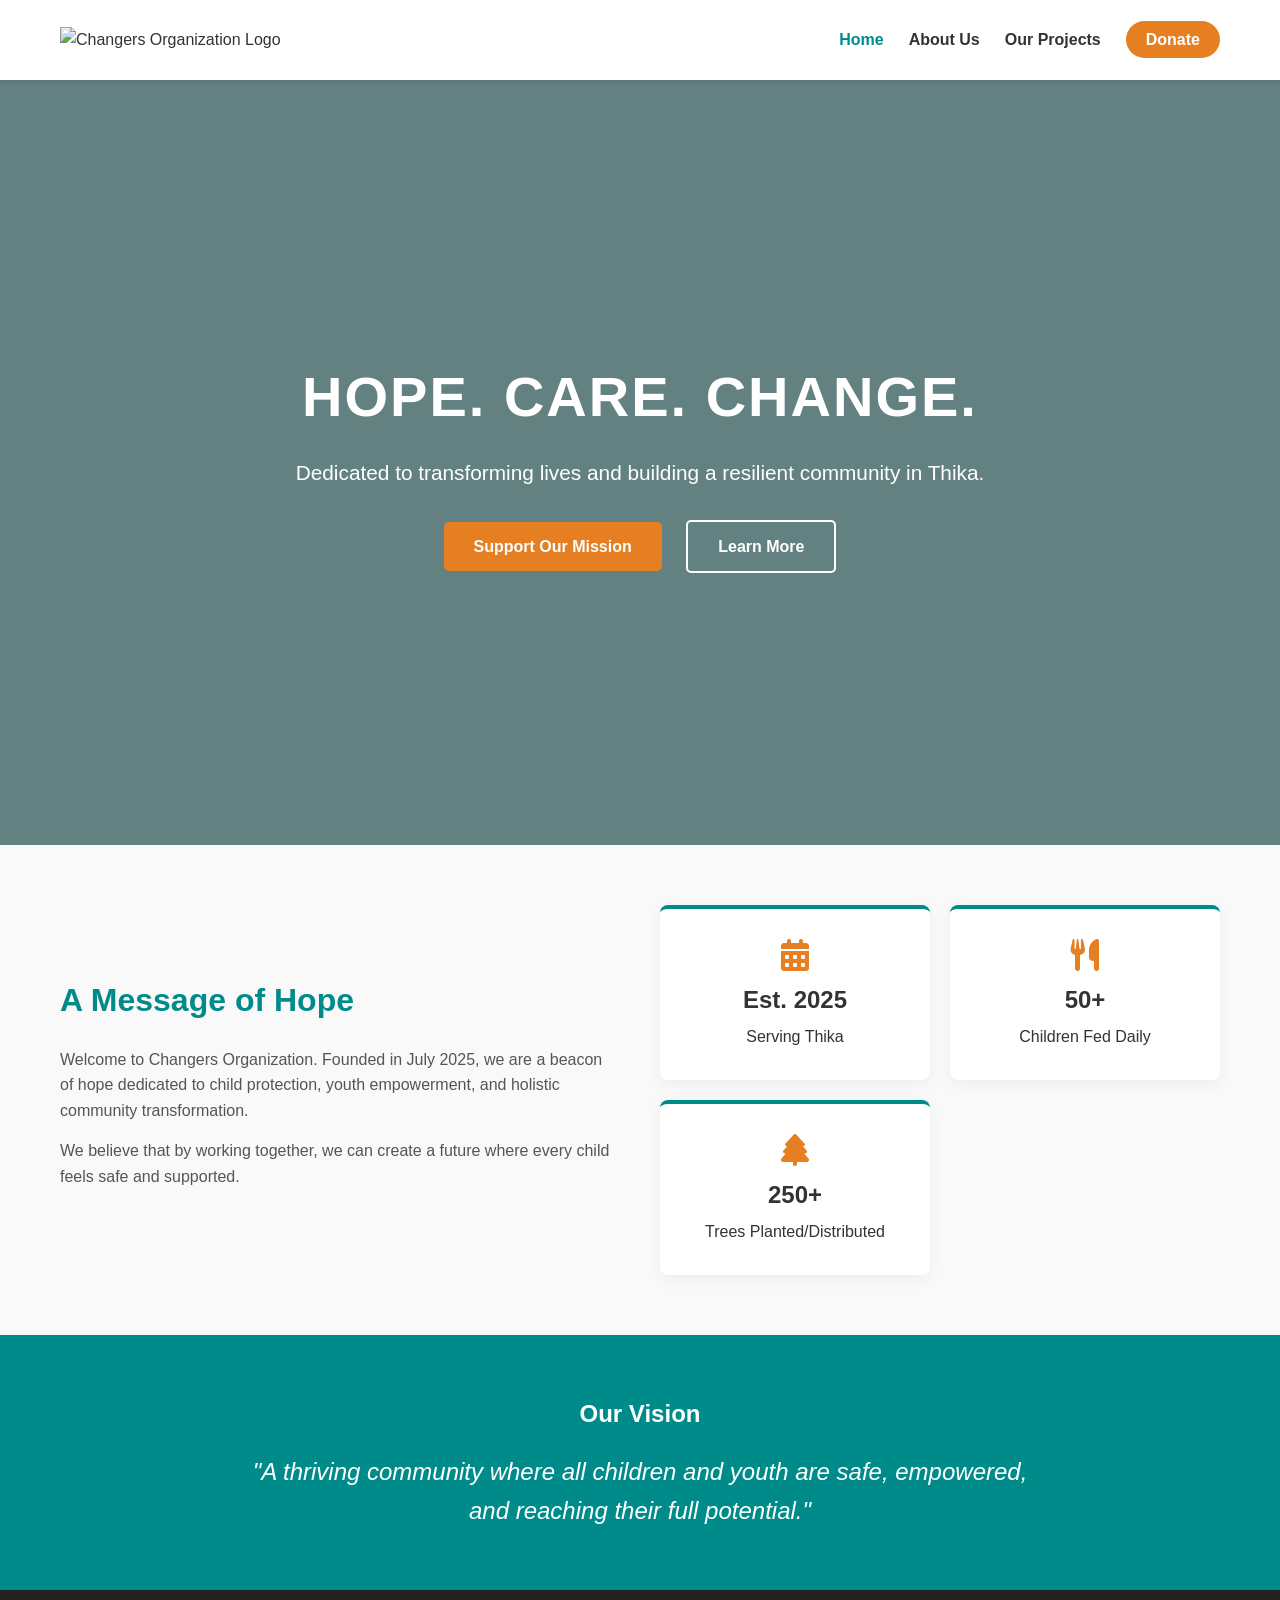
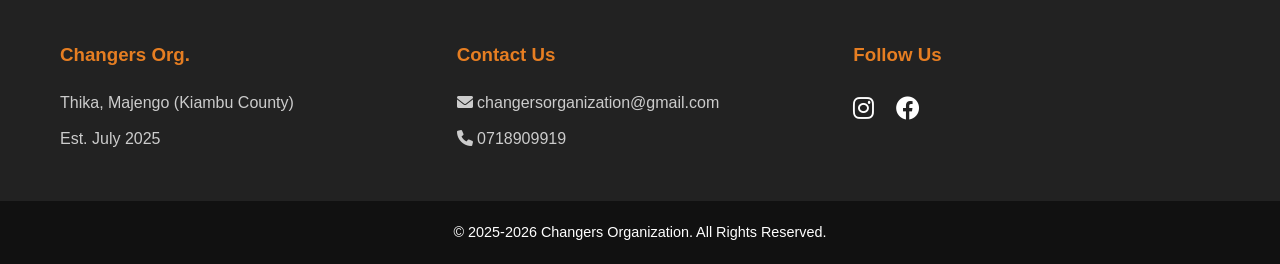
==== index.html @ 73cc3ca3 "Add files via upload" ====
<!DOCTYPE html>
<html lang="en">
<head>
    <meta charset="UTF-8">
    <meta name="viewport" content="width=device-width, initial-scale=1.0">
    <title>Changers Organization | Hope. Care. Change.</title>
    <link rel="stylesheet" href="style.css">
    <link rel="stylesheet" href="https://cdnjs.cloudflare.com/ajax/libs/font-awesome/6.0.0/css/all.min.css">
</head>
<body>

    <header>
        <div class="container navbar">
            <div class="logo-area">
                <img src="images/changers logo.jpg" alt="Changers Organization Logo" class="logo-img">
            </div>
            <nav>
                <ul class="nav-links">
                    <li><a href="index.html" class="active">Home</a></li>
                    <li><a href="about.html">About Us</a></li>
                    <li><a href="projects.html">Our Projects</a></li>
                    <li><a href="donate.html" class="btn-donate">Donate</a></li>
                </ul>
                <div class="hamburger">
                    <i class="fas fa-bars"></i>
                </div>
            </nav>
        </div>
    </header>

    <section class="hero">
        <div class="hero-overlay">
            <div class="container hero-content">
                <h1>HOPE. CARE. CHANGE.</h1> <p>Dedicated to transforming lives and building a resilient community in Thika.</p> <div class="hero-btns">
                    <a href="donate.html" class="btn btn-primary">Support Our Mission</a>
                    <a href="about.html" class="btn btn-secondary">Learn More</a>
                </div>
            </div>
        </div>
    </section>

    <section class="intro section-padding">
        <div class="container">
            <div class="intro-grid">
                <div class="intro-text">
                    <h2>A Message of Hope</h2> <p>Welcome to Changers Organization. Founded in July 2025, we are a beacon of hope dedicated to child protection, youth empowerment, and holistic community transformation.</p> <p>We believe that by working together, we can create a future where every child feels safe and supported.</p> </div>
                <div class="intro-stats">
                    <div class="stat-box">
                        <i class="fas fa-calendar-alt"></i>
                        <h3>Est. 2025</h3> <p>Serving Thika</p>
                    </div>
                    <div class="stat-box">
                        <i class="fas fa-utensils"></i>
                        <h3>50+</h3>
                        <p>Children Fed Daily</p> </div>
                    <div class="stat-box">
                        <i class="fas fa-tree"></i>
                        <h3>250+</h3>
                        <p>Trees Planted/Distributed</p> </div>
                </div>
            </div>
        </div>
    </section>

    <section class="vision-banner">
        <div class="container">
            <h2>Our Vision</h2> <p>"A thriving community where all children and youth are safe, empowered, and reaching their full potential."</p> </div>
    </section>

    <footer>
        <div class="container footer-content">
            <div class="footer-col">
                <h3>Changers Org.</h3>
                <p>Thika, Majengo (Kiambu County)</p> <p>Est. July 2025</p> </div>
            <div class="footer-col">
    <h3>Contact Us</h3>
    <p>
        <a href="mailto:changersorganization@gmail.com">
            <i class="fas fa-envelope"></i> changersorganization@gmail.com
        </a>
    </p>
    <p>
        <a href="tel:+254718909919">
            <i class="fas fa-phone"></i> 0718909919
        </a>
    </p>
</div>
            <div class="footer-col">
                <h3>Follow Us</h3>
                 <div class="social-icons">
			 <a href="https://www.instagram.com/changersorganization" target="_blank">
       				 <i class="fab fa-instagram"></i>
   			 </a>
    
   			 <a href="https://www.facebook.com/profile.php?id=YOUR_PAGE_ID_HERE" target="_blank">
     			   <i class="fab fa-facebook"></i>   
			 </a>
		</div>

            </div>
        </div>
        <div class="footer-bottom">
            <p>&copy; 2025-2026 Changers Organization. All Rights Reserved.</p>
        </div>
    </footer>


<script>
        const hamburger = document.querySelector(".hamburger");
        const navLinks = document.querySelector(".nav-links");

        hamburger.addEventListener("click", () => {
            navLinks.classList.toggle("active");
        });
    </script>
</body>
</html>
---- style.css ----
/* --- RESET & BASICS --- */
* {
    margin: 0;
    padding: 0;
    box-sizing: border-box;
}

body {
    font-family: 'Segoe UI', Tahoma, Geneva, Verdana, sans-serif;
    line-height: 1.6;
    color: #333;
    background-color: #f9f9f9;
}

a {
    text-decoration: none;
    color: inherit;
}

ul {
    list-style: none;
}

.container {
    max-width: 1200px;
    margin: 0 auto;
    padding: 0 20px;
}

.section-padding {
    padding: 60px 0;
}

/* --- HEADER & NAVIGATION --- */
header {
    background: #fff;
    box-shadow: 0 2px 5px rgba(0,0,0,0.1);
    position: sticky;
    top: 0;
    z-index: 1000;
}

.navbar {
    display: flex;
    justify-content: space-between;
    align-items: center;
    min-height: 80px; /* Changed from height to min-height so it can grow on mobile */
    flex-wrap: wrap;  /* Allows the menu to drop down on mobile */
}

.logo-img {
    height: 60px;
    width: auto;
}

.nav-links {
    display: flex;
    align-items: center;
}

.nav-links li {
    margin-left: 25px;
}

.nav-links a {
    font-weight: 600;
    color: #333;
    font-size: 1rem;
    transition: color 0.3s;
}

.nav-links a:hover, .nav-links a.active {
    color: #008B8B; /* Teal from Logo Globe */
}

/* Donate Button in Nav */
.btn-donate {
    background-color: #E67E22; /* Orange from Changers text */
    color: white !important;
    padding: 10px 20px;
    border-radius: 25px;
    transition: background 0.3s;
}

.btn-donate:hover {
    background-color: #d35400;
}

.hamburger {
    display: none;
    font-size: 1.5rem;
    cursor: pointer;
    color: #333;
}

/* --- HERO SECTION --- */
.hero {
    /* Ensure you have an image named 'hero-bg.jpg' in your images folder */
    background: url('images/hero-bg.jpg') no-repeat center center/cover; 
    height: 85vh;
    position: relative;
}

.hero-overlay {
    background: rgba(0, 50, 50, 0.6);
    height: 100%;
    width: 100%;
    display: flex;
    justify-content: center;
    align-items: center;
    text-align: center;
    color: white;
}

.hero-content h1 {
    font-size: 3.5rem;
    margin-bottom: 15px;
    letter-spacing: 2px;
    text-transform: uppercase;
}

.hero-content p {
    font-size: 1.3rem;
    max-width: 700px;
    margin: 0 auto 30px auto;
}

/* Buttons */
.btn {
    display: inline-block;
    padding: 12px 30px;
    border-radius: 5px;
    font-weight: bold;
    margin: 0 10px;
}

.btn-primary {
    background-color: #E67E22;
    color: white;
}

.btn-secondary {
    background-color: transparent;
    border: 2px solid white;
    color: white;
}

.btn-primary:hover { background-color: #d35400; }
.btn-secondary:hover { background-color: white; color: #008B8B; }

/* --- INTRO SECTION --- */
.intro-grid {
    display: grid;
    grid-template-columns: 1fr 1fr;
    gap: 40px;
    align-items: center;
}

.intro-text h2 {
    color: #008B8B;
    margin-bottom: 20px;
    font-size: 2rem;
}

.intro-text p {
    margin-bottom: 15px;
    color: #555;
}

.intro-stats {
    display: grid;
    grid-template-columns: repeat(2, 1fr);
    gap: 20px;
}

.stat-box {
    background: white;
    padding: 30px;
    text-align: center;
    border-radius: 8px;
    box-shadow: 0 4px 15px rgba(0,0,0,0.05);
    border-top: 4px solid #008B8B;
}

.stat-box i {
    font-size: 2rem;
    color: #E67E22;
    margin-bottom: 10px;
}

.stat-box h3 {
    font-size: 1.5rem;
    margin-bottom: 5px;
}

/* --- VISION BANNER --- */
.vision-banner {
    background-color: #008B8B;
    color: white;
    text-align: center;
    padding: 60px 20px;
}

.vision-banner h2 {
    margin-bottom: 20px;
}

.vision-banner p {
    font-size: 1.5rem;
    font-style: italic;
    max-width: 800px;
    margin: 0 auto;
}

/* --- FOOTER --- */
footer {
    background: #222;
    color: white;
    padding-top: 50px;
}

.footer-content {
    display: grid;
    grid-template-columns: repeat(auto-fit, minmax(250px, 1fr));
    gap: 30px;
    padding-bottom: 40px;
}

.footer-col h3 {
    margin-bottom: 20px;
    color: #E67E22;
}

.footer-col p {
    margin-bottom: 10px;
    color: #ccc;
}

.social-icons a {
    font-size: 1.5rem;
    margin-right: 15px;
    color: white;
    transition: color 0.3s;
}

.social-icons a:hover {
    color: #E67E22;
}

.footer-bottom {
    background: #111;
    text-align: center;
    padding: 20px;
    font-size: 0.9rem;
}

/* --- ABOUT PAGE STYLES --- */

.page-header {
    background: linear-gradient(rgba(0, 139, 139, 0.9), rgba(0, 139, 139, 0.7)), url('images/hero-bg.jpg') no-repeat center center/cover;
    color: white;
    text-align: center;
    padding: 60px 20px;
}

.page-header h1 {
    font-size: 2.5rem;
    margin-bottom: 10px;
}

.bg-light {
    background-color: #f0f4f4;
}

.grid-2 {
    display: grid;
    grid-template-columns: 1fr 1fr;
    gap: 30px;
}

.card-box {
    background: white;
    padding: 40px;
    border-radius: 8px;
    box-shadow: 0 4px 10px rgba(0,0,0,0.05);
    text-align: center;
    border-bottom: 4px solid #E67E22;
}

.icon-large {
    font-size: 3rem;
    color: #008B8B;
    margin-bottom: 20px;
}

.section-title {
    text-align: center;
    margin-bottom: 40px;
    color: #008B8B;
    font-size: 2rem;
}

.roadmap-grid {
    display: grid;
    grid-template-columns: repeat(auto-fit, minmax(250px, 1fr));
    gap: 20px;
}

.roadmap-item {
    background: white;
    padding: 25px;
    border-left: 4px solid #008B8B;
    border-radius: 4px;
    box-shadow: 0 2px 5px rgba(0,0,0,0.1);
}

.roadmap-item h4 {
    color: #333;
    margin-bottom: 10px;
}

.team-grid {
    display: grid;
    grid-template-columns: repeat(auto-fit, minmax(300px, 1fr));
    gap: 30px;
}

.team-member {
    background: white;
    padding: 20px;
    border-radius: 8px;
    box-shadow: 0 2px 10px rgba(0,0,0,0.1);
    text-align: center;
    transition: transform 0.3s;
}

.team-member:hover {
    transform: translateY(-5px);
}

.member-info h3 {
    color: #008B8B;
    margin-bottom: 5px;
}

.member-info span {
    font-size: 0.9rem;
    color: #777;
    font-style: italic;
}

/* --- PROJECTS PAGE STYLES --- */

.project-row {
    display: flex;
    align-items: center;
    gap: 50px;
    margin-bottom: 20px;
}

.project-row.reverse {
    flex-direction: row-reverse;
}

.project-image {
    flex: 1;
}

.project-image img {
    width: 100%;
    border-radius: 8px;
    box-shadow: 0 5px 15px rgba(0,0,0,0.1);
}

.project-content {
    flex: 1;
}

.project-content h2 {
    color: #008B8B;
    margin-bottom: 15px;
    font-size: 2rem;
}

.highlight-text {
    font-size: 1.1rem;
    margin-bottom: 15px;
    color: #555;
    border-left: 4px solid #E67E22;
    padding-left: 15px;
}

.testimonial {
    background: #fdfdfd;
    border-left: 4px solid #008B8B;
    padding: 20px;
    margin-top: 20px;
    font-style: italic;
    color: #555;
    position: relative;
}

.testimonial cite {
    display: block;
    margin-top: 10px;
    font-weight: bold;
    color: #333;
    font-style: normal;
}

.partner-list {
    margin-top: 15px;
}

.partner-list li {
    margin-bottom: 8px;
    display: flex;
    align-items: center;
}

.partner-list i {
    color: #28a745; 
    margin-right: 10px;
}

.impact-grid {
    display: grid;
    grid-template-columns: repeat(auto-fit, minmax(250px, 1fr));
    gap: 30px;
    text-align: center;
}

.impact-card {
    padding: 30px;
    background: white;
    border-radius: 8px;
    box-shadow: 0 2px 10px rgba(0,0,0,0.05);
    transition: transform 0.3s;
}

.impact-card:hover {
    transform: translateY(-5px);
}

.impact-card i {
    font-size: 2.5rem;
    color: #E67E22;
    margin-bottom: 15px;
}

.impact-card h3 {
    margin-bottom: 10px;
    color: #333;
}

.cta-banner {
    background: #008B8B;
    color: white;
    text-align: center;
    padding: 50px 20px;
}

.cta-banner h2 {
    margin-bottom: 10px;
}

.cta-banner p {
    margin-bottom: 20px;
    font-size: 1.2rem;
}

/* --- DONATION PAGE STYLES --- */

.icon-orange {
    color: #E67E22;
    font-size: 3rem;
    margin-bottom: 15px;
}

.impact-item p {
    font-size: 1.1rem;
}

.payment-grid {
    display: grid;
    grid-template-columns: repeat(auto-fit, minmax(300px, 1fr));
    gap: 30px;
    margin-top: 30px;
}

.payment-card {
    background: white;
    border-radius: 10px;
    overflow: hidden;
    box-shadow: 0 5px 15px rgba(0,0,0,0.1);
    transition: transform 0.3s;
    border: 1px solid #eee;
    text-align: center;
}

.payment-card:hover {
    transform: translateY(-5px);
    box-shadow: 0 8px 25px rgba(0,0,0,0.15);
}

.card-header {
    background: #f8f9fa;
    padding: 20px;
    border-bottom: 1px solid #eee;
    height: 100px;
    display: flex;
    justify-content: center;
    align-items: center;
}

.payment-logo {
    max-height: 60px;
    width: auto;
}

.card-header i {
    color: #008B8B;
}

.card-body {
    padding: 30px;
}

.card-body h4 {
    margin-bottom: 15px;
    font-size: 1.3rem;
    color: #333;
}

.mpesa-card {
    border-top: 5px solid #48B43F; 
}

.number-display {
    background: #f0f0f0;
    padding: 10px;
    border-radius: 5px;
    margin: 10px 0;
    display: flex;
    justify-content: space-between;
    font-weight: bold;
}

.number-display .digits {
    color: #333;
    font-family: monospace;
    font-size: 1.2rem;
}

.small-text {
    font-size: 0.85rem;
    color: #777;
    margin-top: 15px;
    text-align: left;
    line-height: 1.4;
}

.bank-details {
    text-align: left;
    margin-top: 15px;
    list-style: none;
}

.bank-details li {
    padding: 8px 0;
    border-bottom: 1px solid #eee;
    color: #555;
}

.bank-details li strong {
    color: #333;
    margin-right: 5px;
}

.contact-highlight {
    font-size: 1.2rem;
    font-weight: bold;
    color: #008B8B;
    margin: 10px 0;
}


/* --- MOBILE RESPONSIVENESS (ALL SECTIONS) --- */
@media (max-width: 768px) {
    /* Navbar Logic */
    .navbar .nav-links {
        display: none; 
        flex-direction: column;
        width: 100%;
        text-align: center;
        background: #fff; /* Ensure menu has background */
        padding-bottom: 10px;
    }

    .navbar .nav-links.active {
        display: flex;
    }
    
    .nav-links li {
        margin: 10px 0;
    }

    .hamburger {
        display: block;
    }

    /* Hero Text Sizing */
    .hero-content h1 {
        font-size: 2.2rem;
    }

    .intro-grid {
        grid-template-columns: 1fr;
    }

    /* About Page Mobile */
    .grid-2 {
        grid-template-columns: 1fr;
    }

    /* Projects Page Mobile */
    .project-row, .project-row.reverse {
        flex-direction: column; 
    }
    
    .project-image {
        margin-bottom: 20px;
    }
}
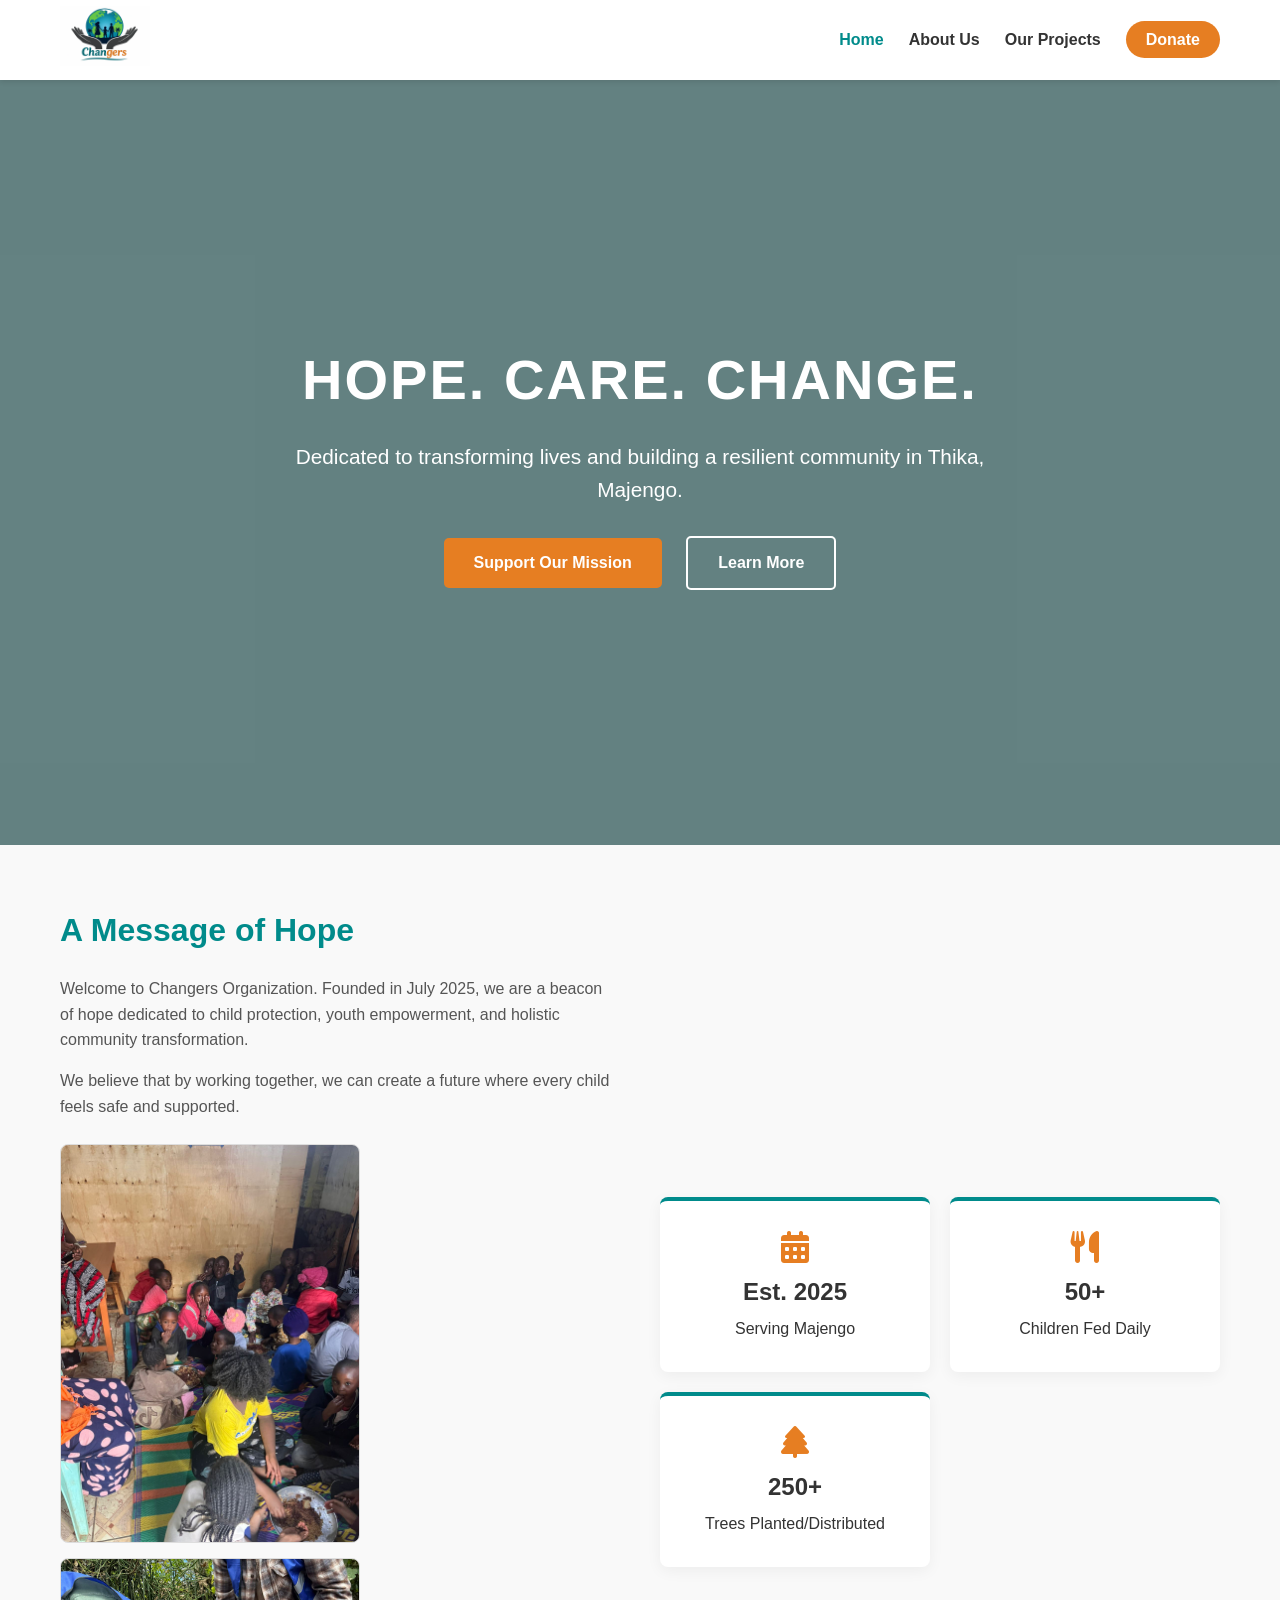
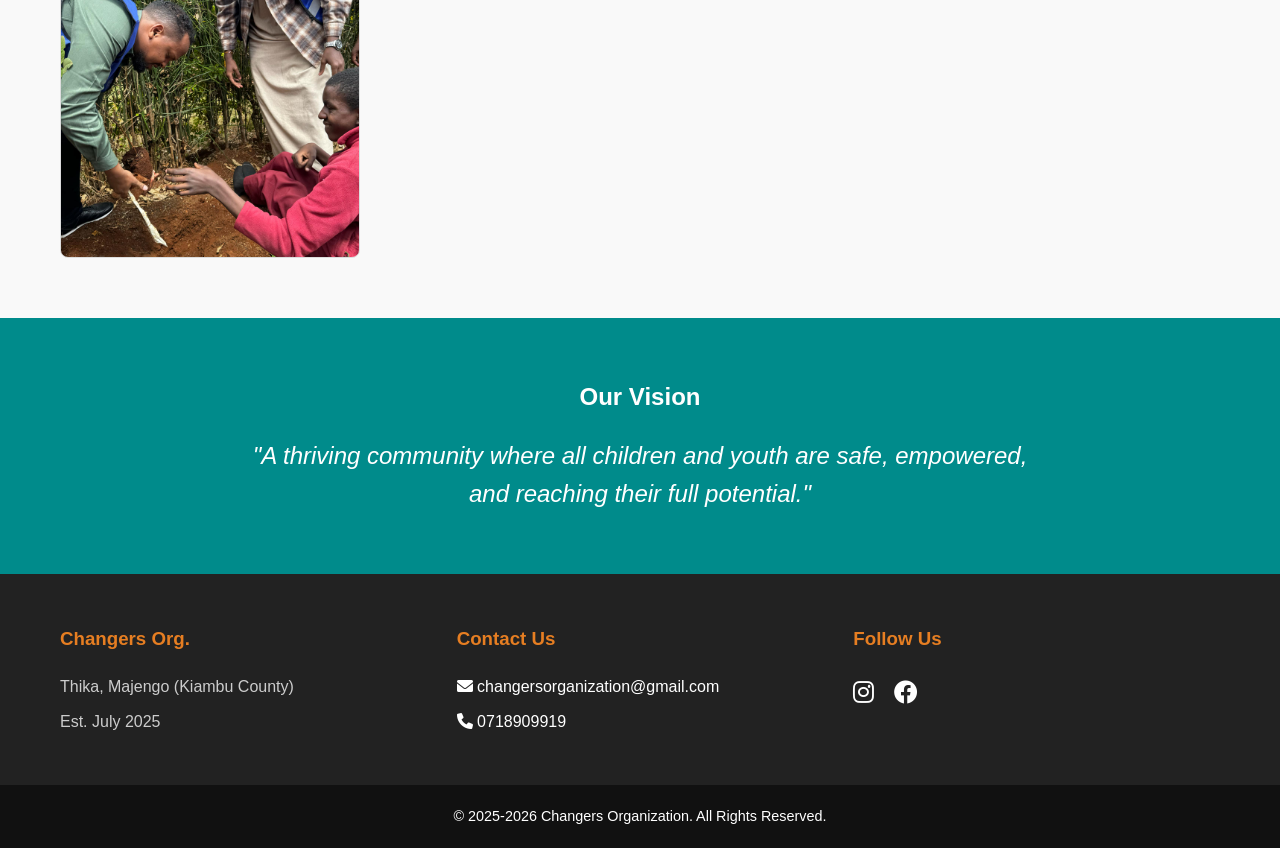
==== commit 3e49ad19: "Refactor HTML structure and update content Updated the logo image source and added intro images for " ====
--- a/index.html
+++ b/index.html
@@ -12,7 +12,7 @@
     <header>
         <div class="container navbar">
             <div class="logo-area">
-                <img src="images/changers logo.jpg" alt="Changers Organization Logo" class="logo-img">
+                <img src="changers-logo.jpg" alt="Changers Organization Logo" class="logo-img">
             </div>
             <nav>
                 <ul class="nav-links">
@@ -31,7 +31,9 @@
     <section class="hero">
         <div class="hero-overlay">
             <div class="container hero-content">
-                <h1>HOPE. CARE. CHANGE.</h1> <p>Dedicated to transforming lives and building a resilient community in Thika.</p> <div class="hero-btns">
+                <h1>HOPE. CARE. CHANGE.</h1> 
+                <p>Dedicated to transforming lives and building a resilient community in Thika, Majengo.</p> 
+                <div class="hero-btns">
                     <a href="donate.html" class="btn btn-primary">Support Our Mission</a>
                     <a href="about.html" class="btn btn-secondary">Learn More</a>
                 </div>
@@ -43,20 +45,32 @@
         <div class="container">
             <div class="intro-grid">
                 <div class="intro-text">
-                    <h2>A Message of Hope</h2> <p>Welcome to Changers Organization. Founded in July 2025, we are a beacon of hope dedicated to child protection, youth empowerment, and holistic community transformation.</p> <p>We believe that by working together, we can create a future where every child feels safe and supported.</p> </div>
+                    <h2>A Message of Hope</h2> 
+                    <p>Welcome to Changers Organization. Founded in July 2025, we are a beacon of hope dedicated to child protection, youth empowerment, and holistic community transformation.</p> 
+                    <p>We believe that by working together, we can create a future where every child feels safe and supported.</p>
+                    
+                    <div class="intro-images" style="margin-top: 25px; display: flex; gap: 15px; flex-wrap: wrap;">
+                        <img src="feeding.jpg" alt="Feeding Program" style="width: 100%; max-width: 300px; border-radius: 8px; border: 1px solid #ddd;">
+                        <img src="trees.jpg" alt="Tree Planting" style="width: 100%; max-width: 300px; border-radius: 8px; border: 1px solid #ddd;">
+                    </div>
+                </div>
+
                 <div class="intro-stats">
                     <div class="stat-box">
                         <i class="fas fa-calendar-alt"></i>
-                        <h3>Est. 2025</h3> <p>Serving Thika</p>
+                        <h3>Est. 2025</h3> 
+                        <p>Serving Majengo</p>
                     </div>
                     <div class="stat-box">
                         <i class="fas fa-utensils"></i>
                         <h3>50+</h3>
-                        <p>Children Fed Daily</p> </div>
+                        <p>Children Fed Daily</p> 
+                    </div>
                     <div class="stat-box">
                         <i class="fas fa-tree"></i>
                         <h3>250+</h3>
-                        <p>Trees Planted/Distributed</p> </div>
+                        <p>Trees Planted/Distributed</p> 
+                    </div>
                 </div>
             </div>
         </div>
@@ -64,39 +78,37 @@
 
     <section class="vision-banner">
         <div class="container">
-            <h2>Our Vision</h2> <p>"A thriving community where all children and youth are safe, empowered, and reaching their full potential."</p> </div>
+            <h2>Our Vision</h2> 
+            <p>"A thriving community where all children and youth are safe, empowered, and reaching their full potential."</p> 
+        </div>
     </section>
 
     <footer>
         <div class="container footer-content">
             <div class="footer-col">
                 <h3>Changers Org.</h3>
-                <p>Thika, Majengo (Kiambu County)</p> <p>Est. July 2025</p> </div>
+                <p>Thika, Majengo (Kiambu County)</p> 
+                <p>Est. July 2025</p> 
+            </div>
             <div class="footer-col">
-    <h3>Contact Us</h3>
-    <p>
-        <a href="mailto:changersorganization@gmail.com">
-            <i class="fas fa-envelope"></i> changersorganization@gmail.com
-        </a>
-    </p>
-    <p>
-        <a href="tel:+254718909919">
-            <i class="fas fa-phone"></i> 0718909919
-        </a>
-    </p>
-</div>
+                <h3>Contact Us</h3>
+                <p>
+                    <a href="mailto:changersorganization@gmail.com" style="color: white; text-decoration: none;">
+                        <i class="fas fa-envelope"></i> changersorganization@gmail.com
+                    </a>
+                </p> 
+                <p>
+                    <a href="tel:0718909919" style="color: white; text-decoration: none;">
+                        <i class="fas fa-phone"></i> 0718909919
+                    </a>
+                </p> 
+            </div>
             <div class="footer-col">
                 <h3>Follow Us</h3>
-                 <div class="social-icons">
-			 <a href="https://www.instagram.com/changersorganization" target="_blank">
-       				 <i class="fab fa-instagram"></i>
-   			 </a>
-    
-   			 <a href="https://www.facebook.com/profile.php?id=YOUR_PAGE_ID_HERE" target="_blank">
-     			   <i class="fab fa-facebook"></i>   
-			 </a>
-		</div>
-
+                <div class="social-icons">
+                    <a href="#"><i class="fab fa-instagram"></i></a> 
+                    <a href="#"><i class="fab fa-facebook"></i></a> 
+                </div>
             </div>
         </div>
         <div class="footer-bottom">
@@ -104,8 +116,7 @@
         </div>
     </footer>
 
-
-<script>
+    <script>
         const hamburger = document.querySelector(".hamburger");
         const navLinks = document.querySelector(".nav-links");
 
@@ -115,4 +126,3 @@
     </script>
 </body>
 </html>
-
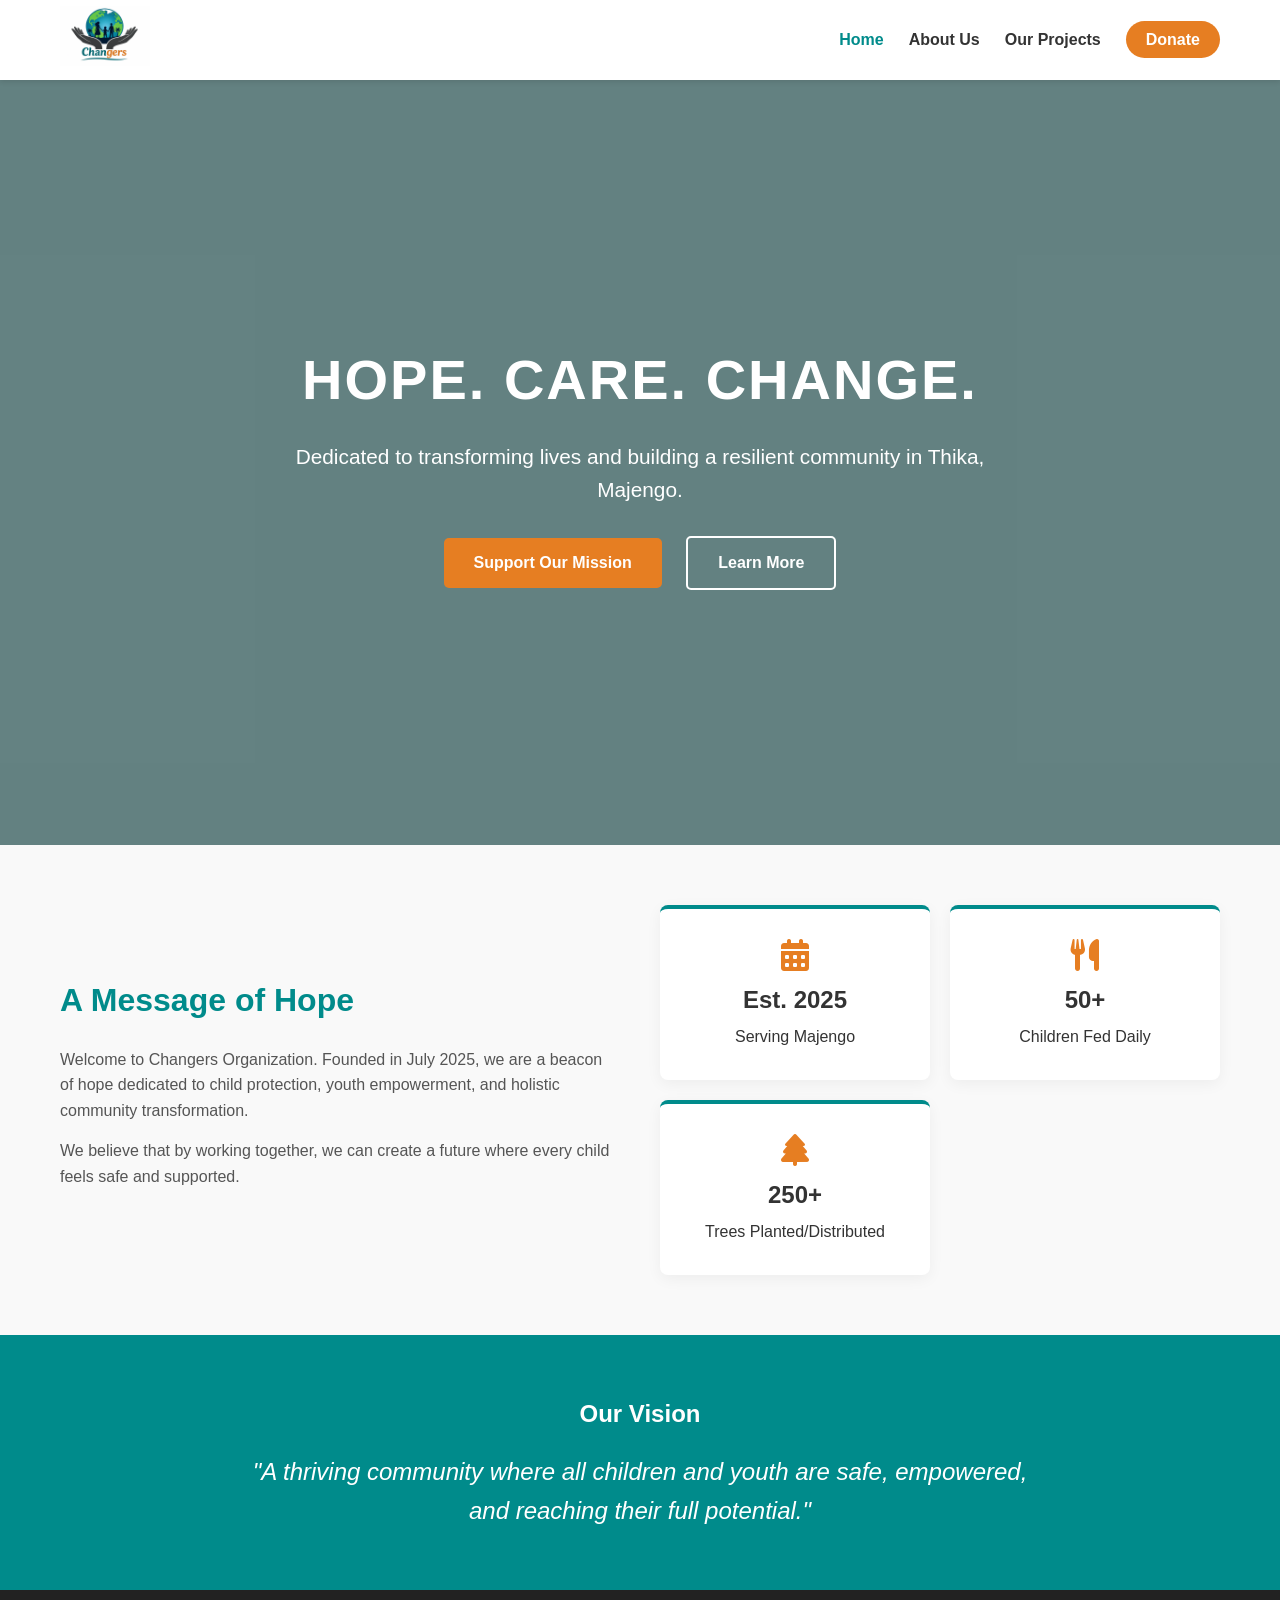
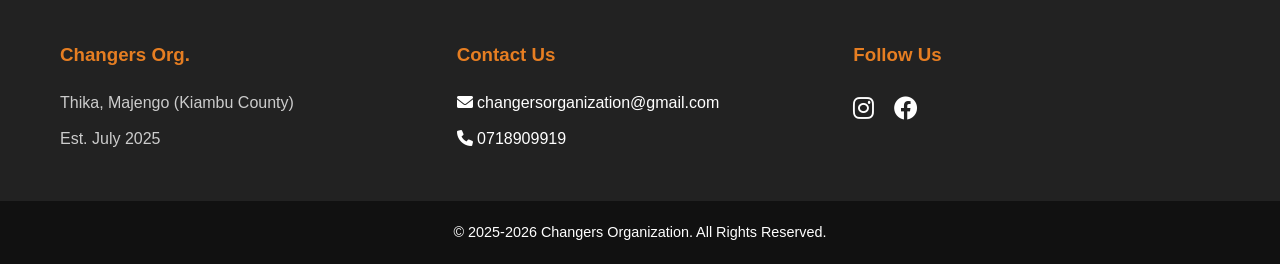
==== commit 12057e77: "Update index.html" ====
--- a/index.html
+++ b/index.html
@@ -48,11 +48,6 @@
                     <h2>A Message of Hope</h2> 
                     <p>Welcome to Changers Organization. Founded in July 2025, we are a beacon of hope dedicated to child protection, youth empowerment, and holistic community transformation.</p> 
                     <p>We believe that by working together, we can create a future where every child feels safe and supported.</p>
-                    
-                    <div class="intro-images" style="margin-top: 25px; display: flex; gap: 15px; flex-wrap: wrap;">
-                        <img src="feeding.jpg" alt="Feeding Program" style="width: 100%; max-width: 300px; border-radius: 8px; border: 1px solid #ddd;">
-                        <img src="trees.jpg" alt="Tree Planting" style="width: 100%; max-width: 300px; border-radius: 8px; border: 1px solid #ddd;">
-                    </div>
                 </div>
 
                 <div class="intro-stats">
@@ -126,3 +121,4 @@
     </script>
 </body>
 </html>
+
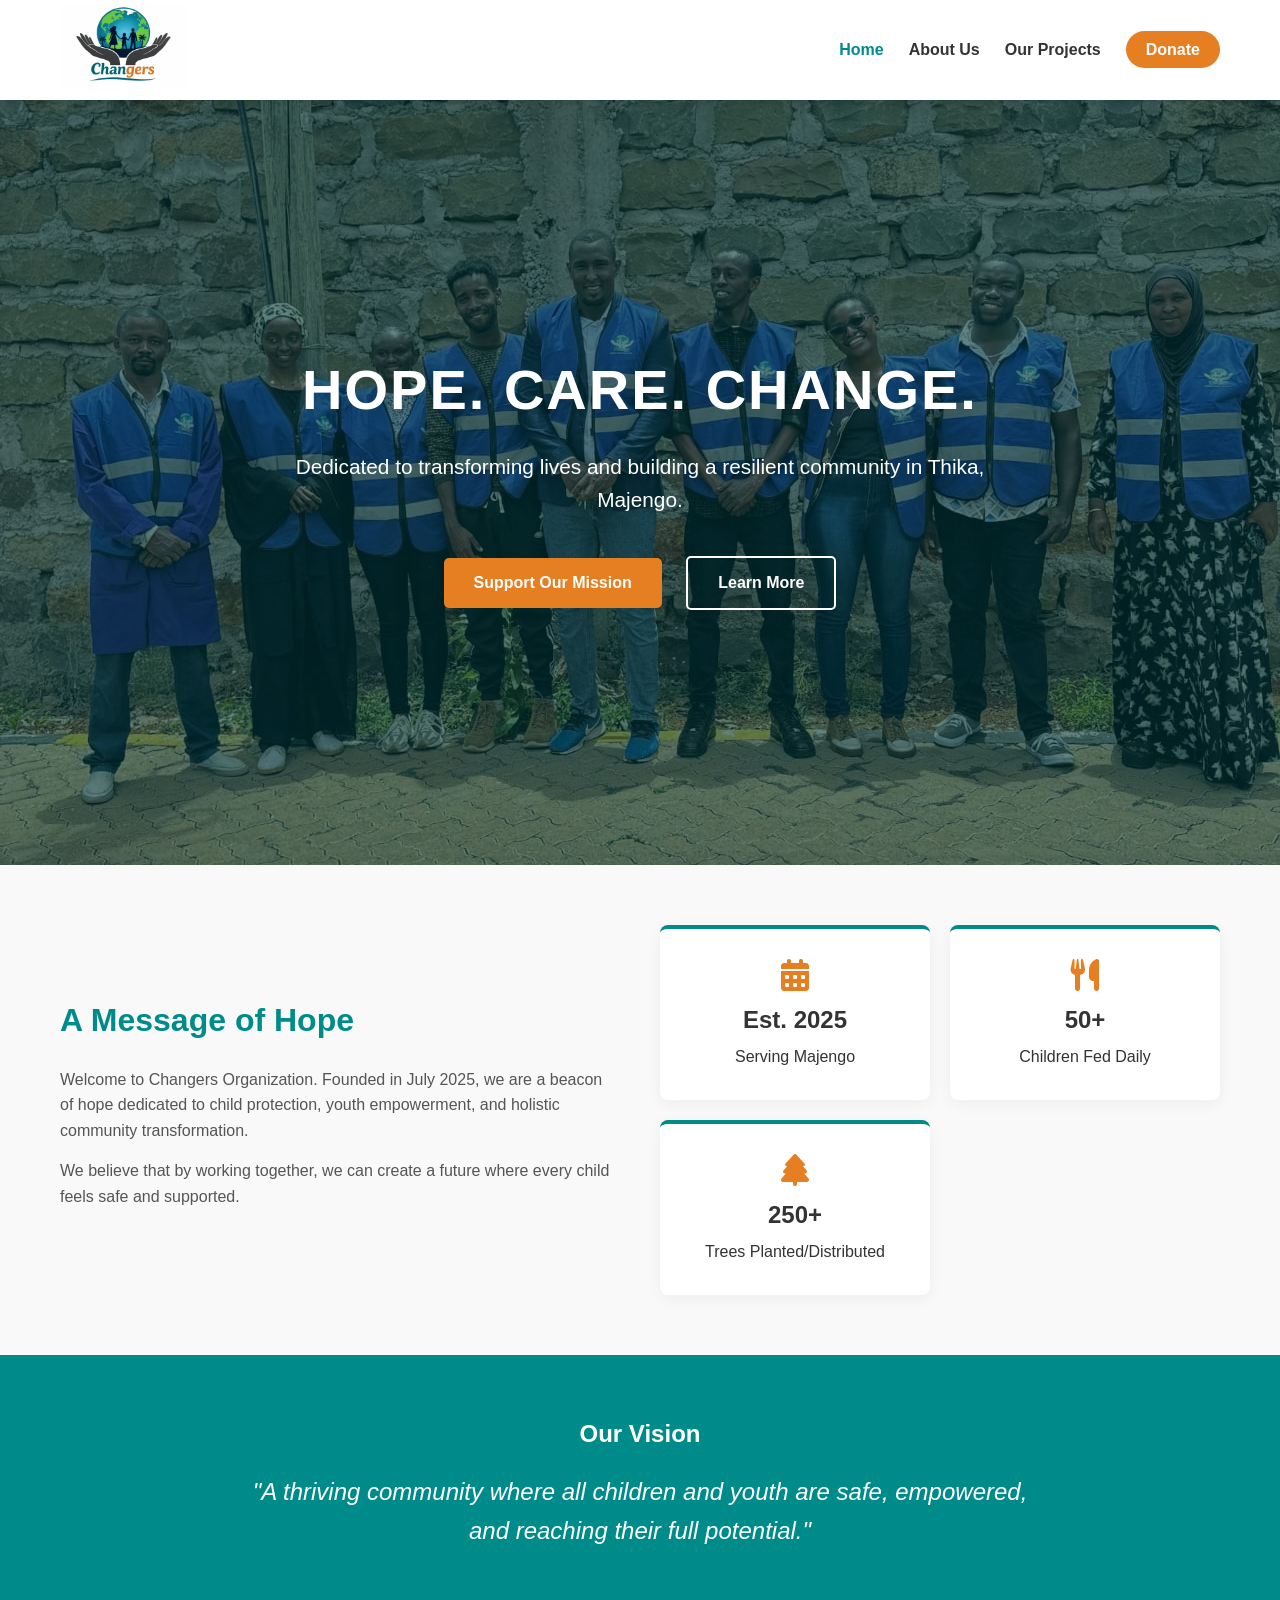
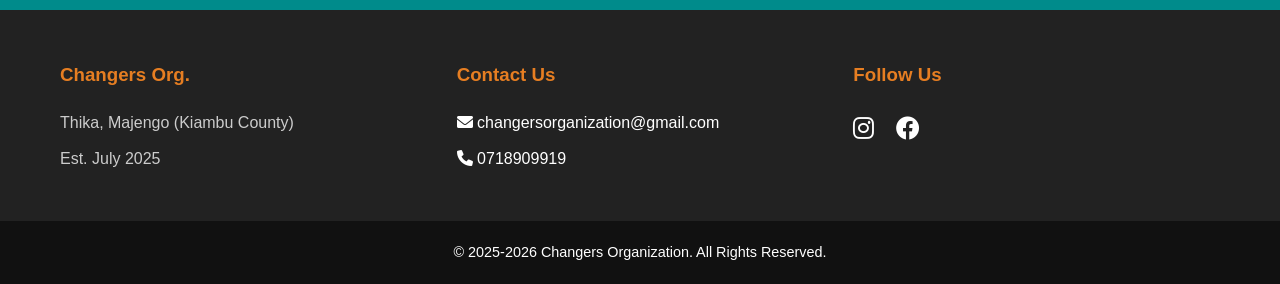
==== commit f0d2f11f: "Update index.html" ====
--- a/index.html
+++ b/index.html
@@ -101,8 +101,13 @@
             <div class="footer-col">
                 <h3>Follow Us</h3>
                 <div class="social-icons">
-                    <a href="#"><i class="fab fa-instagram"></i></a> 
-                    <a href="#"><i class="fab fa-facebook"></i></a> 
+                     <a href="https://www.instagram.com/changersorganization" target="_blank">
+                         <i class="fab fa-instagram"></i>
+                     </a>
+            
+                     <a href="https://www.facebook.com/changersorganization/" target="_blank">
+                       <i class="fab fa-facebook"></i>   
+                     </a>
                 </div>
             </div>
         </div>
--- a/style.css
+++ b/style.css
@@ -44,12 +44,13 @@
     display: flex;
     justify-content: space-between;
     align-items: center;
-    min-height: 80px; /* Changed from height to min-height so it can grow on mobile */
-    flex-wrap: wrap;  /* Allows the menu to drop down on mobile */
-}
-
+    min-height: 100px; /* FIX: Increased slightly to fit the bigger logo */
+    flex-wrap: wrap; 
+}
+
+/* FIX 1: Made Logo Bigger */
 .logo-img {
-    height: 60px;
+    height: 85px; /* Increased from 60px to 85px */
     width: auto;
 }
 
@@ -70,12 +71,12 @@
 }
 
 .nav-links a:hover, .nav-links a.active {
-    color: #008B8B; /* Teal from Logo Globe */
+    color: #008B8B; 
 }
 
 /* Donate Button in Nav */
 .btn-donate {
-    background-color: #E67E22; /* Orange from Changers text */
+    background-color: #E67E22; 
     color: white !important;
     padding: 10px 20px;
     border-radius: 25px;
@@ -95,8 +96,8 @@
 
 /* --- HERO SECTION --- */
 .hero {
-    /* Ensure you have an image named 'hero-bg.jpg' in your images folder */
-    background: url('images/hero-bg.jpg') no-repeat center center/cover; 
+    /* FIX 2: Removed 'images/' from the path so the background loads */
+    background: url('hero-bg.jpg') no-repeat center center/cover; 
     height: 85vh;
     position: relative;
 }
@@ -131,7 +132,7 @@
     padding: 12px 30px;
     border-radius: 5px;
     font-weight: bold;
-    margin: 0 10px;
+    margin: 10px;
 }
 
 .btn-primary {
@@ -257,7 +258,8 @@
 /* --- ABOUT PAGE STYLES --- */
 
 .page-header {
-    background: linear-gradient(rgba(0, 139, 139, 0.9), rgba(0, 139, 139, 0.7)), url('images/hero-bg.jpg') no-repeat center center/cover;
+    /* FIX: Removed 'images/' here too just in case you use this header on other pages */
+    background: linear-gradient(rgba(0, 139, 139, 0.9), rgba(0, 139, 139, 0.7)), url('hero-bg.jpg') no-repeat center center/cover;
     color: white;
     text-align: center;
     padding: 60px 20px;
@@ -593,14 +595,14 @@
         flex-direction: column;
         width: 100%;
         text-align: center;
-        background: #fff; /* Ensure menu has background */
+        background: #fff; 
         padding-bottom: 10px;
     }
 
     .navbar .nav-links.active {
         display: flex;
     }
-    
+
     .nav-links li {
         margin: 10px 0;
     }
@@ -627,8 +629,20 @@
     .project-row, .project-row.reverse {
         flex-direction: column; 
     }
-    
+
     .project-image {
         margin-bottom: 20px;
     }
-}+}
+
+@media (max-width: 768px) {
+    /* ... existing code ... */
+
+    /* Add this to make buttons stack nicely */
+    .hero-btns .btn {
+        display: block;       /* Forces them to be on separate lines */
+        width: 80%;           /* Makes them 80% of the screen width */
+        margin: 15px auto;    /* Adds 15px space top/bottom and centers them */
+        text-align: center;
+    }
+}
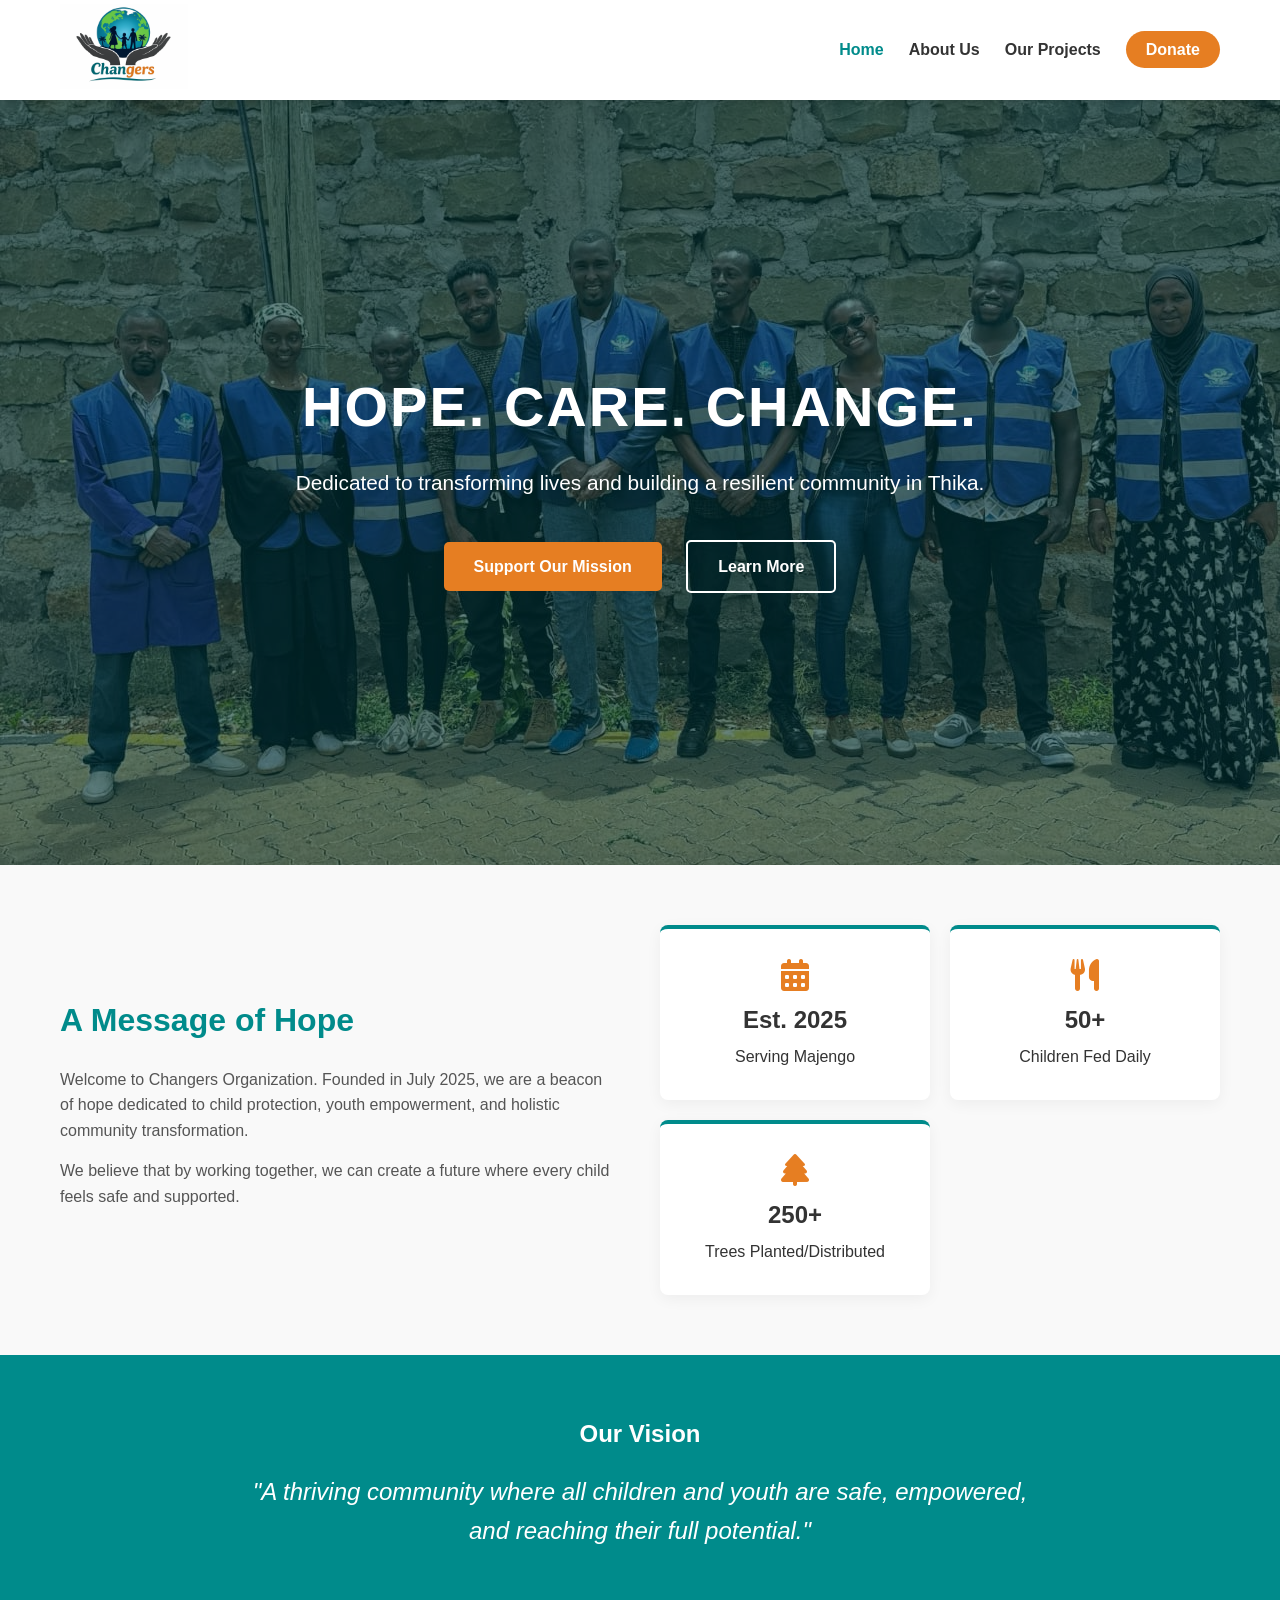
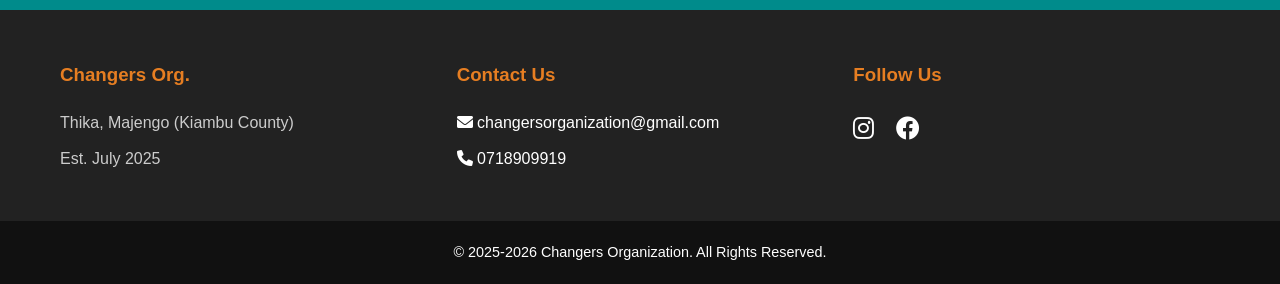
==== commit c41166a4: "Update index.html" ====
--- a/index.html
+++ b/index.html
@@ -32,7 +32,7 @@
         <div class="hero-overlay">
             <div class="container hero-content">
                 <h1>HOPE. CARE. CHANGE.</h1> 
-                <p>Dedicated to transforming lives and building a resilient community in Thika, Majengo.</p> 
+                <p>Dedicated to transforming lives and building a resilient community in Thika.</p> 
                 <div class="hero-btns">
                     <a href="donate.html" class="btn btn-primary">Support Our Mission</a>
                     <a href="about.html" class="btn btn-secondary">Learn More</a>
@@ -127,3 +127,4 @@
 </body>
 </html>
 
+
